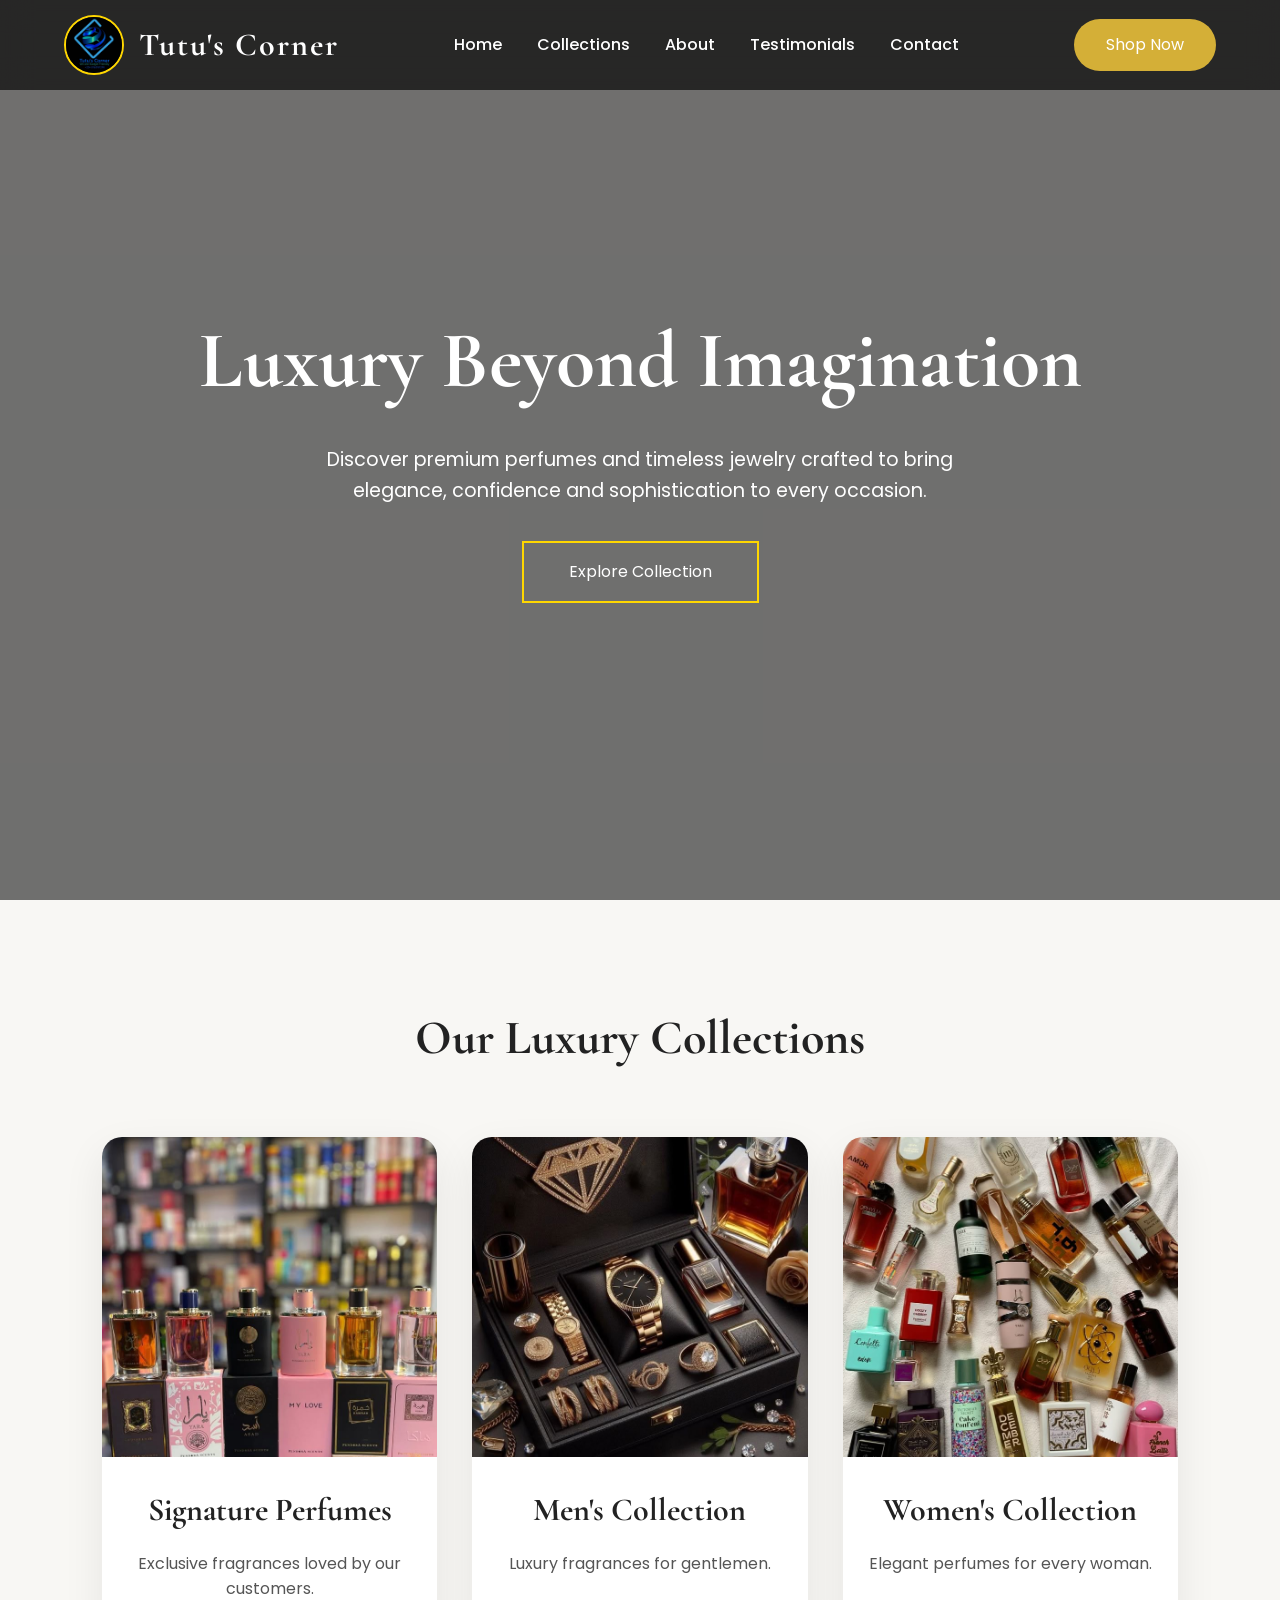
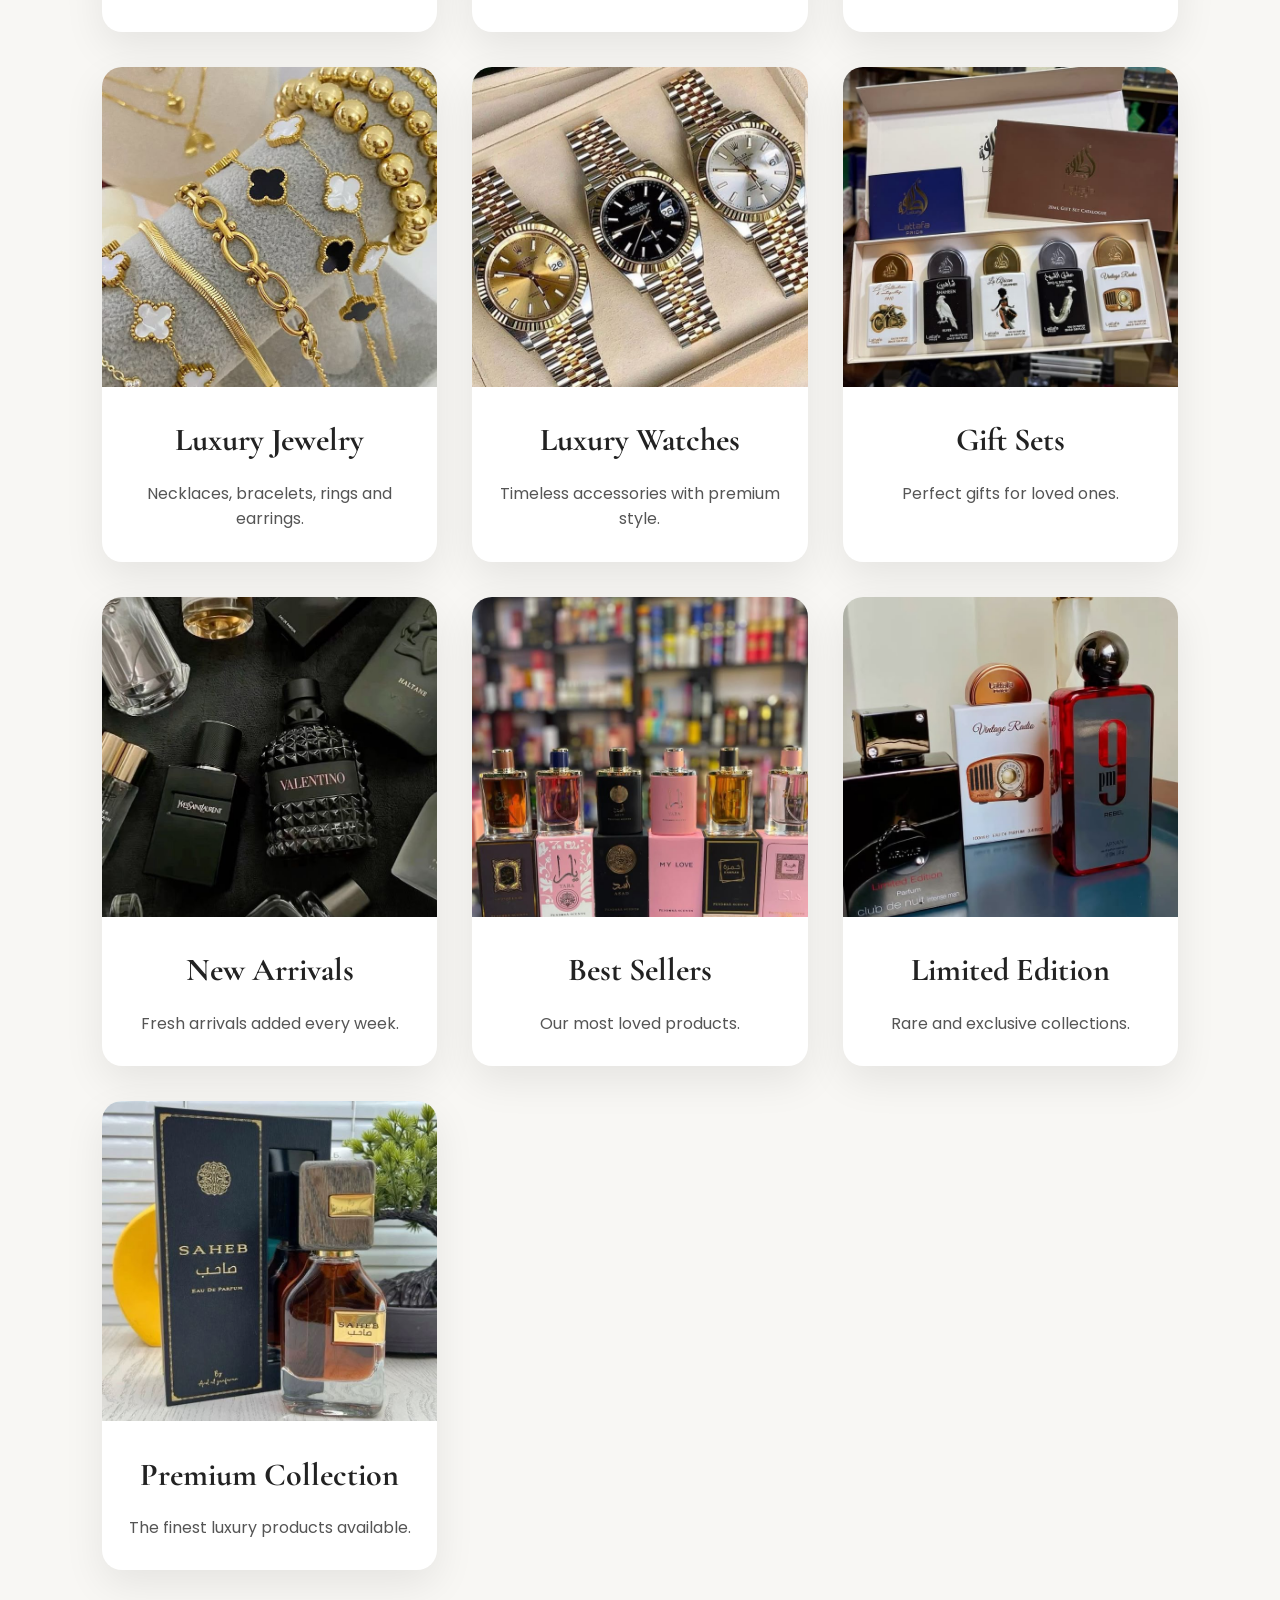
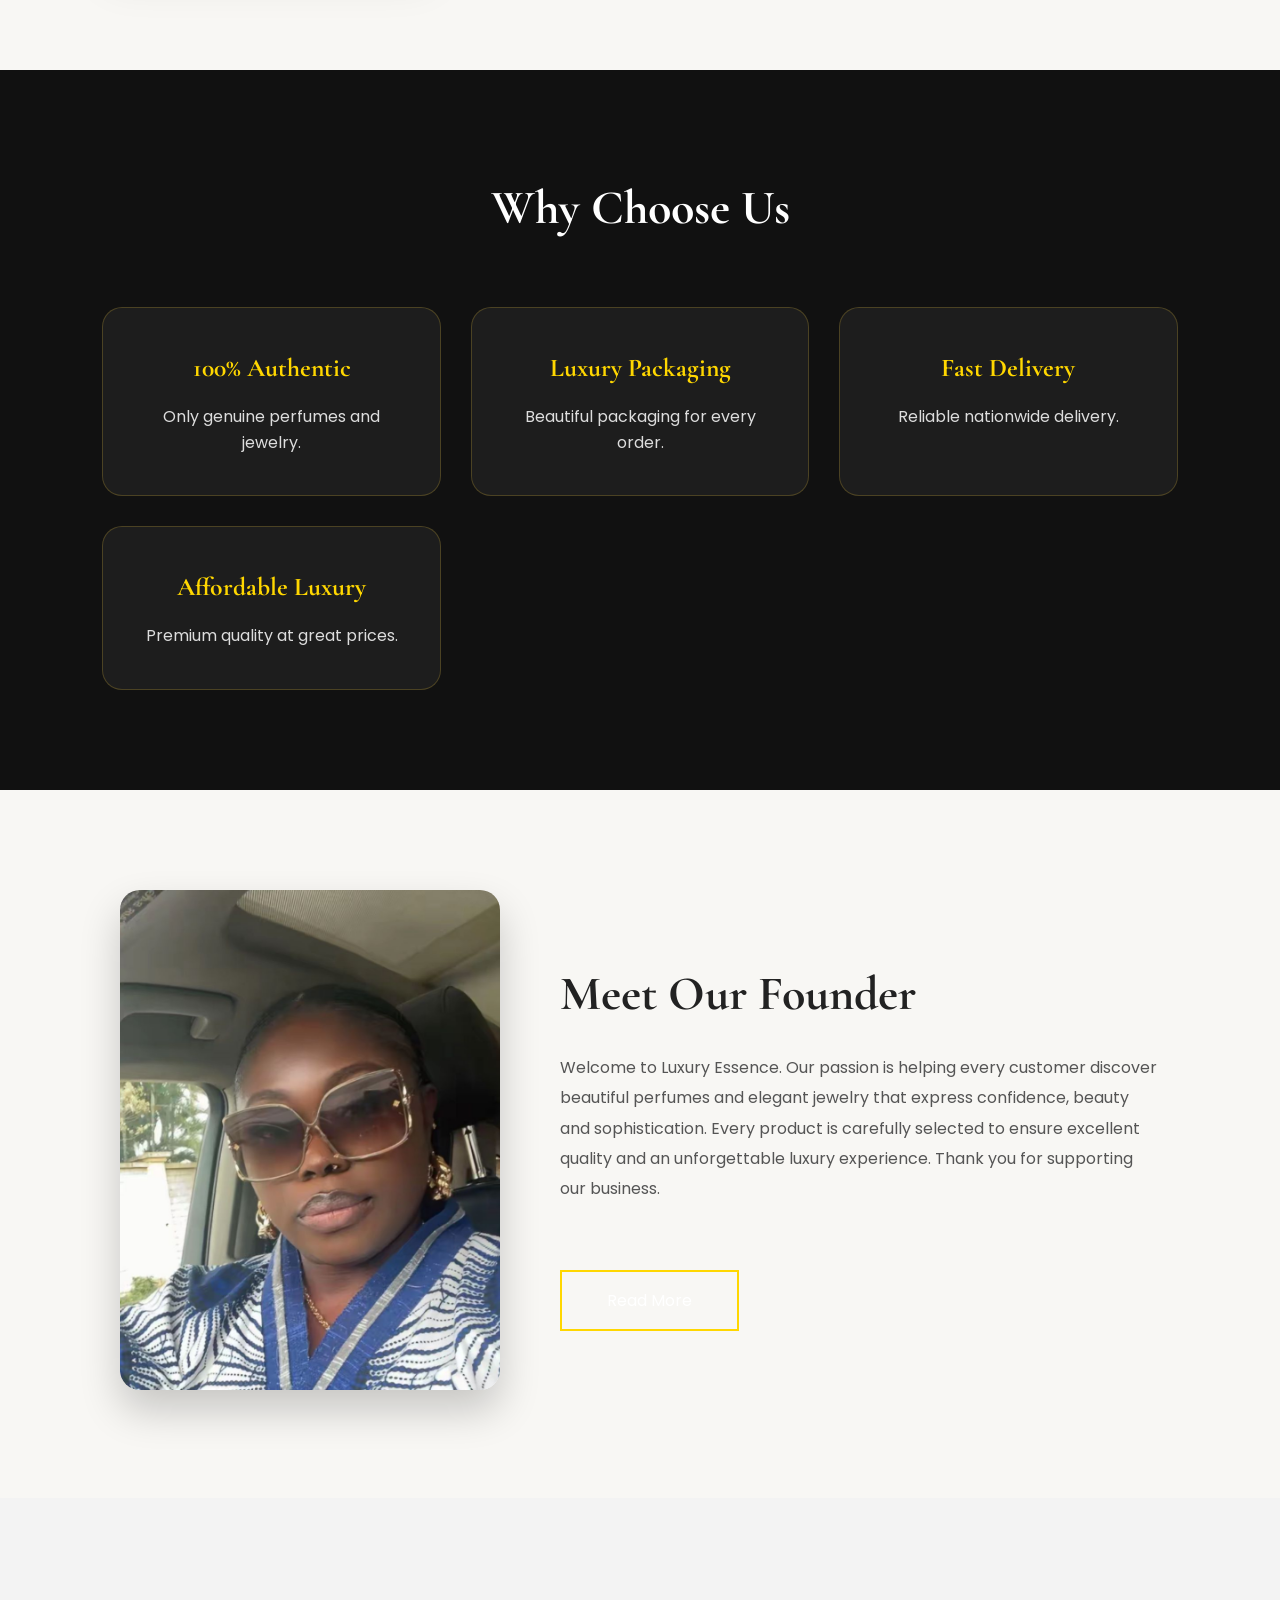
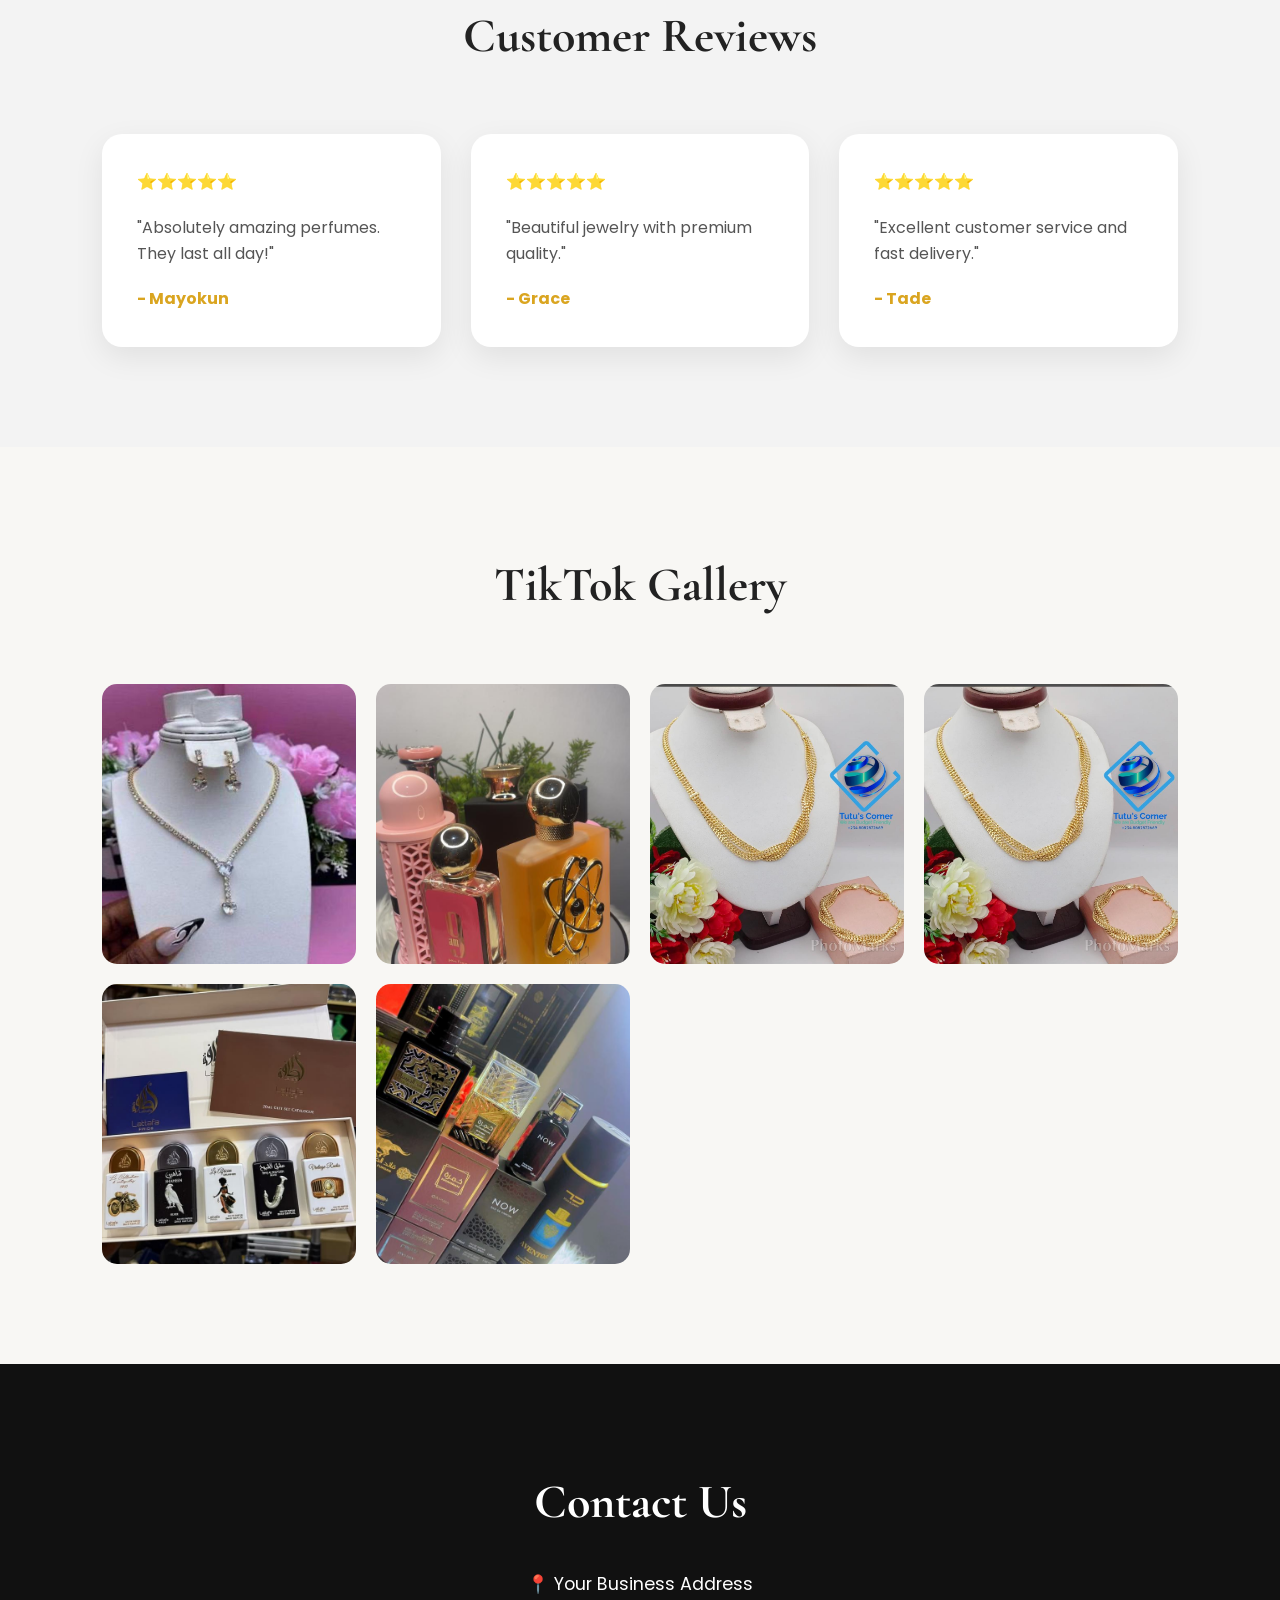
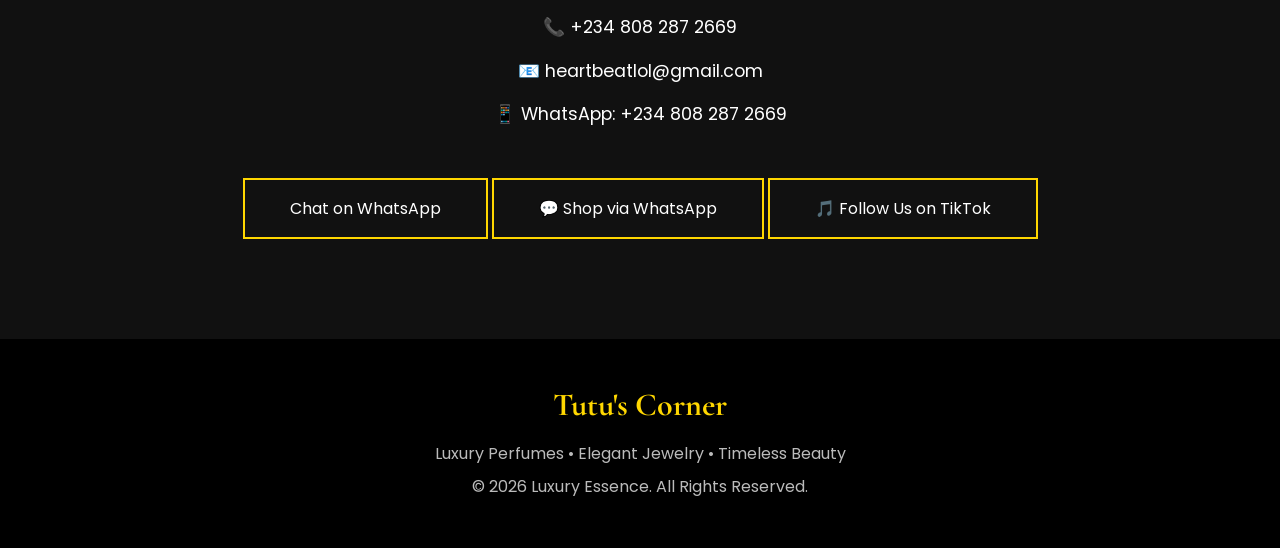
==== index.html @ 49235fa3 "Add files via upload" ====
<!DOCTYPE html>
<html lang="en">
<head>
    <meta charset="UTF-8">
    <meta name="viewport" content="width=device-width, initial-scale=1.0">
    <title>Tutu's Corner | Perfumes & Jewelry</title>

    <link rel="preconnect" href="https://fonts.googleapis.com">
    <link rel="preconnect" href="https://fonts.gstatic.com" crossorigin>

    <link href="https://fonts.googleapis.com/css2?family=Cormorant+Garamond:wght@400;500;600;700&family=Poppins:wght@300;400;500;600&display=swap" rel="stylesheet">

    <link rel="stylesheet" href="style.css">
</head>

<body>

<!-- ================= NAVIGATION ================= -->

<header>

<nav>

<div class="logo">

<img src="images/logo.jpg" alt="Logo">

<h2>Tutu's Corner</h2>

</div>

<ul>

<li><a href="#">Home</a></li>

<li><a href="#">Collections</a></li>

<li><a href="#">About</a></li>

<li><a href="#">Testimonials</a></li>

<li><a href="#">Contact</a></li>

</ul>

<a href="#" class="shop-btn">Shop Now</a>

</nav>

</header>

<!-- ================= HERO ================= -->

<section class="hero">

<div class="overlay"></div>

<div class="hero-content">

<h1>Luxury Beyond Imagination</h1>

<p>
Discover premium perfumes and timeless jewelry
crafted to bring elegance, confidence and sophistication
to every occasion.
</p>

<a href="#" class="btn">Explore Collection</a>

</div>

</section>

<!-- ================= COLLECTIONS ================= -->

<section class="collections">

<h2>Our Luxury Collections</h2>

<div class="collection-container">

<div class="collection-card">
<img src="images/best sellers.jpeg">
<h3>Signature Perfumes</h3>
<p>Exclusive fragrances loved by our customers.</p>
</div>

<div class="collection-card">
<img src="images/men collection.jpeg">
<h3>Men's Collection</h3>
<p>Luxury fragrances for gentlemen.</p>
</div>

<div class="collection-card">
<img src="images/women collection.jpeg">
<h3>Women's Collection</h3>
<p>Elegant perfumes for every woman.</p>
</div>

<div class="collection-card">
<img src="images/jewelries.jpeg">
<h3>Luxury Jewelry</h3>
<p>Necklaces, bracelets, rings and earrings.</p>
</div>

<div class="collection-card">
<img src="images/watches.jpeg">
<h3>Luxury Watches</h3>
<p>Timeless accessories with premium style.</p>
</div>

<div class="collection-card">
<img src="images/gift.jpeg">
<h3>Gift Sets</h3>
<p>Perfect gifts for loved ones.</p>
</div>

<div class="collection-card">
<img src="images/new arrivals.jpeg">
<h3>New Arrivals</h3>
<p>Fresh arrivals added every week.</p>
</div>

<div class="collection-card">
<img src="images/best sellers.jpeg">
<h3>Best Sellers</h3>
<p>Our most loved products.</p>
</div>

<div class="collection-card">
<img src="images/limited.jpeg">
<h3>Limited Edition</h3>
<p>Rare and exclusive collections.</p>
</div>

<div class="collection-card">
<img src="images/premium.jpeg">
<h3>Premium Collection</h3>
<p>The finest luxury products available.</p>
</div>

</div>

</section>

<!-- ================= WHY CHOOSE US ================= -->

<section class="why-us">

<h2>Why Choose Us</h2>

<div class="features">

<div class="feature">
<h3>100% Authentic</h3>
<p>Only genuine perfumes and jewelry.</p>
</div>

<div class="feature">
<h3>Luxury Packaging</h3>
<p>Beautiful packaging for every order.</p>
</div>

<div class="feature">
<h3>Fast Delivery</h3>
<p>Reliable nationwide delivery.</p>
</div>

<div class="feature">
<h3>Affordable Luxury</h3>
<p>Premium quality at great prices.</p>
</div>

</div>

</section>

<!-- ================= FOUNDER ================= -->

<section class="founder">

<div class="founder-image">

<img src="images/mom.jpg" alt="Founder">

</div>

<div class="founder-text">

<h2>Meet Our Founder</h2>

<p>

Welcome to Luxury Essence.

Our passion is helping every customer discover
beautiful perfumes and elegant jewelry that
express confidence, beauty and sophistication.

Every product is carefully selected to ensure
excellent quality and an unforgettable luxury
experience.

Thank you for supporting our business.

</p>

<a href="#" class="btn">Read More</a>

</div>

</section>

<!-- ================= TESTIMONIALS ================= -->

<section class="testimonials">

<h2>Customer Reviews</h2>

<div class="testimonial-container">

<div class="testimonial">
⭐⭐⭐⭐⭐
<p>"Absolutely amazing perfumes. They last all day!"</p>
<h4>- Mayokun</h4>
</div>

<div class="testimonial">
⭐⭐⭐⭐⭐
<p>"Beautiful jewelry with premium quality."</p>
<h4>- Grace</h4>
</div>

<div class="testimonial">
⭐⭐⭐⭐⭐
<p>"Excellent customer service and fast delivery."</p>
<h4>- Tade</h4>
</div>

</div>

</section>

<!-- ================= INSTAGRAM ================= -->

<section class="gallery">

<h2>TikTok Gallery</h2>

<div class="gallery-container">

<img src="images/chain.jpg">

<img src="images/perfumes.jpg">

<img src="images/chain2.jpg">

<img src="images/chain2.jpg">

<img src="images/gift.jpeg">

<img src="images/insta.jpeg">

</div>

</section>

<!-- ================= CONTACT ================= -->

<section class="contact">

<h2>Contact Us</h2>

<p>📍 Your Business Address</p>

<p>📞 +234 808 287 2669</p>

<p>📧 heartbeatlol@gmail.com</p>

<p>📱 WhatsApp: +234 808 287 2669</p>

<a href="#" class="btn">Chat on WhatsApp</a>

<a href="https://wa.me/2348082872669?text=Hello!%20I%20am%20interested%20in%20your%20luxury%20perfumes%20and%20jewelry.%20Could%20you%20please%20assist%20me%20with%20your%20collection%3F" class="btn" target="_blank">
    💬 Shop via WhatsApp
</a>

<a href="https://www.tiktok.com/@tutuscorner" target="_blank" class="btn">
    🎵 Follow Us on TikTok
</a>

</section>

<!-- ================= FOOTER ================= -->

<footer>

<h2>Tutu's Corner</h2>

<p>Luxury Perfumes • Elegant Jewelry • Timeless Beauty</p>

<p>© 2026 Luxury Essence. All Rights Reserved.</p>

</footer>

</body>
</html>
---- style.css ----
/* ===========================
   GOOGLE RESET
=========================== */

*{
    margin:0;
    padding:0;
    box-sizing:border-box;
}

html{
    scroll-behavior:smooth;
}

body{
    font-family:'Poppins',sans-serif;
    background:#f8f7f4;
    color:#222;
    line-height:1.6;
}

/* ===========================
   NAVIGATION
=========================== */

header{
    position:fixed;
    width:100%;
    top:0;
    left:0;
    z-index:1000;
    background:rgba(0,0,0,.65);
    backdrop-filter:blur(15px);
}

nav{
    width:90%;
    margin:auto;
    height:90px;
    display:flex;
    justify-content:space-between;
    align-items:center;
}

.logo{
    display:flex;
    align-items:center;
    gap:15px;
}

.logo img{
    width:60px;
    height:60px;
    border-radius:50%;
    object-fit:cover;
    border:2px solid gold;
}

.logo h2{
    color:white;
    font-family:'Cormorant Garamond',serif;
    font-size:2rem;
    letter-spacing:2px;
}

nav ul{
    display:flex;
    list-style:none;
    gap:35px;
}

nav ul li a{
    text-decoration:none;
    color:white;
    font-weight:500;
    transition:.4s;
}

nav ul li a:hover{
    color:#d4af37;
}

.shop-btn{
    text-decoration:none;
    background:#d4af37;
    color:white;
    padding:13px 32px;
    border-radius:35px;
    transition:.4s;
}

.shop-btn:hover{
    background:white;
    color:black;
}

/* ===========================
   HERO
=========================== */

.hero{
    height:100vh;
    background:url(images/hero.jpg) center/cover no-repeat;
    position:relative;
    display:flex;
    justify-content:center;
    align-items:center;
    text-align:center;
}

.overlay{
    position:absolute;
    width:100%;
    height:100%;
    background:rgba(0,0,0,.55);
}

.hero-content{
    position:relative;
    color:white;
    width:70%;
}

.hero-content h1{
    font-size:5rem;
    font-family:'Cormorant Garamond',serif;
    margin-bottom:20px;
}

.hero-content p{
    max-width:700px;
    margin:auto;
    font-size:1.2rem;
}

.btn{
    display:inline-block;
    margin-top:35px;
    padding:16px 45px;
    text-decoration:none;
    color:white;
    border:2px solid gold;
    transition:.4s;
}

.btn:hover{
    background:gold;
    color:black;
}

/* ===========================
   COLLECTIONS
=========================== */

.collections{
    padding:100px 8%;
}

.collections h2{
    text-align:center;
    font-size:3rem;
    font-family:'Cormorant Garamond',serif;
    margin-bottom:60px;
}

.collection-container{
    display:grid;
    grid-template-columns:repeat(auto-fit,minmax(280px,1fr));
    gap:35px;
}

.collection-card{
    background:white;
    border-radius:20px;
    overflow:hidden;
    box-shadow:0 15px 40px rgba(0,0,0,.08);
    transition:.4s;
}

.collection-card:hover{
    transform:translateY(-12px);
}

.collection-card img{
    width:100%;
    height:320px;
    object-fit:cover;
}

.collection-card h3{
    text-align:center;
    margin-top:20px;
    font-family:'Cormorant Garamond',serif;
    font-size:2rem;
}

.collection-card p{
    text-align:center;
    padding:15px 20px 30px;
    color:#555;
}

/* ===========================
   WHY CHOOSE US
=========================== */

.why-us{
    padding:100px 8%;
    background:#111;
    color:white;
}

.why-us h2{
    text-align:center;
    font-size:3rem;
    font-family:'Cormorant Garamond',serif;
    margin-bottom:60px;
}

.features{
    display:grid;
    grid-template-columns:repeat(auto-fit,minmax(250px,1fr));
    gap:30px;
}

.feature{
    background:#1d1d1d;
    padding:40px;
    border-radius:20px;
    text-align:center;
    transition:.4s;
    border:1px solid rgba(212,175,55,.25);
}

.feature:hover{
    transform:translateY(-10px);
    border-color:gold;
}

.feature h3{
    color:gold;
    margin-bottom:15px;
    font-size:1.6rem;
    font-family:'Cormorant Garamond',serif;
}

.feature p{
    color:#ddd;
}

/* ===========================
   FOUNDER
=========================== */

.founder{
    display:flex;
    justify-content:center;
    align-items:center;
    gap:60px;
    padding:100px 8%;
    flex-wrap:wrap;
}

.founder-image img{
    width:380px;
    height:500px;
    object-fit:cover;
    border-radius:20px;
    box-shadow:0 20px 40px rgba(0,0,0,.2);
}

.founder-text{
    max-width:600px;
}

.founder-text h2{
    font-size:3rem;
    margin-bottom:20px;
    font-family:'Cormorant Garamond',serif;
}

.founder-text p{
    color:#555;
    margin-bottom:30px;
    line-height:1.9;
}

/* ===========================
   TESTIMONIALS
=========================== */

.testimonials{
    background:#f3f3f3;
    padding:100px 8%;
}

.testimonials h2{
    text-align:center;
    font-size:3rem;
    margin-bottom:60px;
    font-family:'Cormorant Garamond',serif;
}

.testimonial-container{
    display:grid;
    grid-template-columns:repeat(auto-fit,minmax(300px,1fr));
    gap:30px;
}

.testimonial{
    background:white;
    padding:35px;
    border-radius:20px;
    box-shadow:0 10px 30px rgba(0,0,0,.08);
    transition:.4s;
}

.testimonial:hover{
    transform:translateY(-8px);
}

.testimonial p{
    margin:20px 0;
    color:#555;
}

.testimonial h4{
    color:goldenrod;
}

/* ===========================
   INSTAGRAM GALLERY
=========================== */

.gallery{
    padding:100px 8%;
}

.gallery h2{
    text-align:center;
    font-size:3rem;
    margin-bottom:60px;
    font-family:'Cormorant Garamond',serif;
}

.gallery-container{
    display:grid;
    grid-template-columns:repeat(auto-fit,minmax(250px,1fr));
    gap:20px;
}

.gallery-container img{
    width:100%;
    height:280px;
    object-fit:cover;
    border-radius:15px;
    transition:.5s;
}

.gallery-container img:hover{
    transform:scale(1.05);
}

/* ===========================
   CONTACT
=========================== */

.contact{
    background:#111;
    color:white;
    text-align:center;
    padding:100px 20px;
}

.contact h2{
    font-size:3rem;
    margin-bottom:30px;
    font-family:'Cormorant Garamond',serif;
}

.contact p{
    margin:15px 0;
    font-size:1.1rem;
}

/* ===========================
   FOOTER
=========================== */

footer{
    background:black;
    color:white;
    text-align:center;
    padding:40px 20px;
}

footer h2{
    color:gold;
    font-family:'Cormorant Garamond',serif;
    margin-bottom:10px;
    font-size:2rem;
}

footer p{
    color:#bbb;
    margin:8px 0;
}

/* ===========================
   RESPONSIVE DESIGN
=========================== */

@media(max-width:900px){

    nav{
        flex-direction:column;
        height:auto;
        padding:20px 0;
    }

    nav ul{
        flex-direction:column;
        gap:15px;
        margin:20px 0;
    }

    .hero-content h1{
        font-size:3rem;
    }

    .hero-content{
        width:90%;
    }

    .founder{
        flex-direction:column;
        text-align:center;
    }

    .founder-image img{
        width:100%;
        max-width:350px;
        height:auto;
    }

}
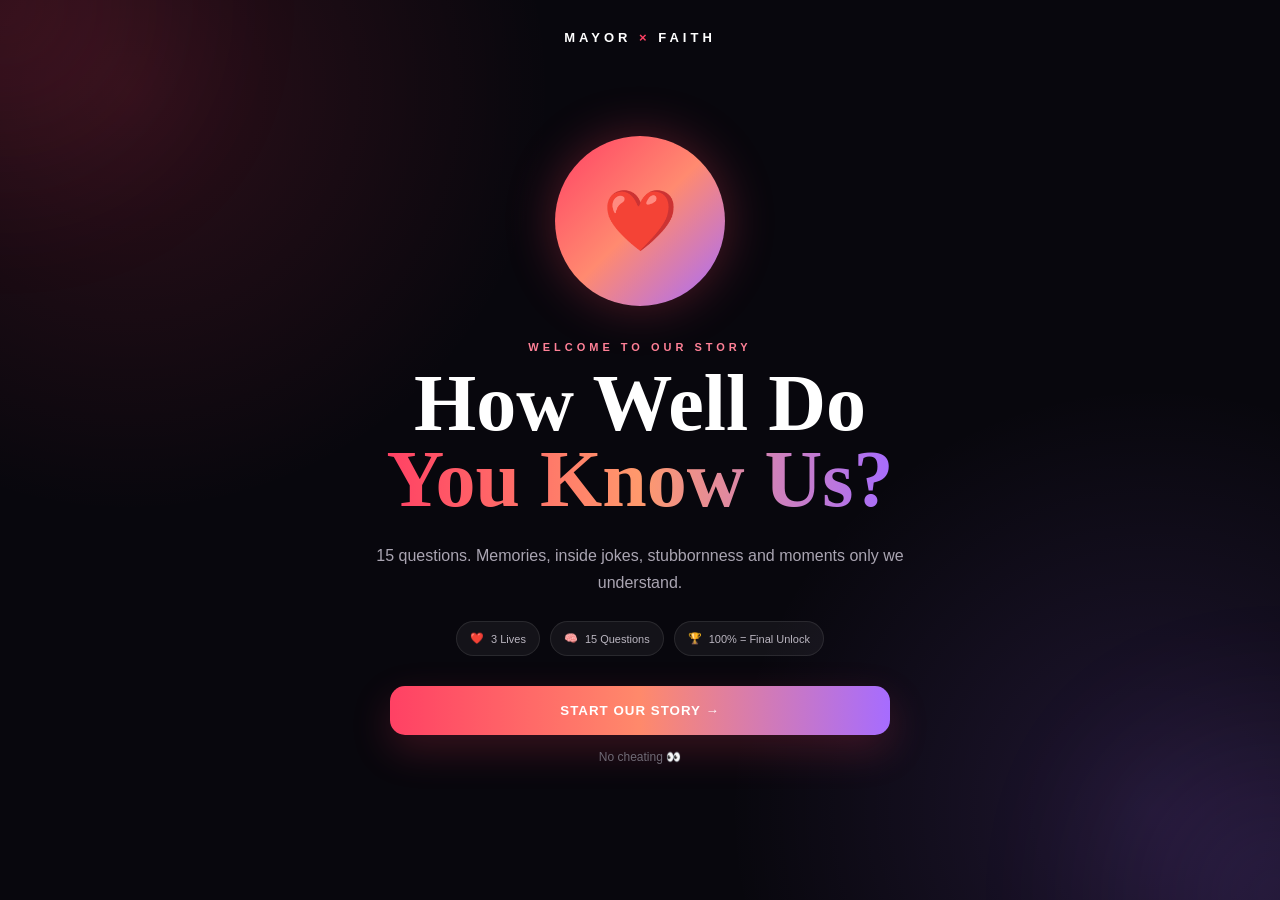
==== commit e0bd1ccf: "Add files via upload" ====
--- a/index.html
+++ b/index.html
@@ -3,305 +3,277 @@
 <head>
     <meta charset="UTF-8">
     <meta name="viewport" content="width=device-width, initial-scale=1.0">
-    <title>Tutu's Corner | Perfumes & Jewelry</title>
-
-    <link rel="preconnect" href="https://fonts.googleapis.com">
-    <link rel="preconnect" href="https://fonts.gstatic.com" crossorigin>
-
-    <link href="https://fonts.googleapis.com/css2?family=Cormorant+Garamond:wght@400;500;600;700&family=Poppins:wght@300;400;500;600&display=swap" rel="stylesheet">
+
+    <title>Mayor × Faith ❤️</title>
 
     <link rel="stylesheet" href="style.css">
 </head>
 
 <body>
 
-<!-- ================= NAVIGATION ================= -->
-
-<header>
-
-<nav>
-
-<div class="logo">
-
-<img src="images/logo.jpg" alt="Logo">
-
-<h2>Tutu's Corner</h2>
-
-</div>
-
-<ul>
-
-<li><a href="#">Home</a></li>
-
-<li><a href="#">Collections</a></li>
-
-<li><a href="#">About</a></li>
-
-<li><a href="#">Testimonials</a></li>
-
-<li><a href="#">Contact</a></li>
-
-</ul>
-
-<a href="#" class="shop-btn">Shop Now</a>
-
-</nav>
-
-</header>
-
-<!-- ================= HERO ================= -->
-
-<section class="hero">
-
-<div class="overlay"></div>
-
-<div class="hero-content">
-
-<h1>Luxury Beyond Imagination</h1>
-
-<p>
-Discover premium perfumes and timeless jewelry
-crafted to bring elegance, confidence and sophistication
-to every occasion.
-</p>
-
-<a href="#" class="btn">Explore Collection</a>
-
-</div>
-
-</section>
-
-<!-- ================= COLLECTIONS ================= -->
-
-<section class="collections">
-
-<h2>Our Luxury Collections</h2>
-
-<div class="collection-container">
-
-<div class="collection-card">
-<img src="images/best sellers.jpeg">
-<h3>Signature Perfumes</h3>
-<p>Exclusive fragrances loved by our customers.</p>
-</div>
-
-<div class="collection-card">
-<img src="images/men collection.jpeg">
-<h3>Men's Collection</h3>
-<p>Luxury fragrances for gentlemen.</p>
-</div>
-
-<div class="collection-card">
-<img src="images/women collection.jpeg">
-<h3>Women's Collection</h3>
-<p>Elegant perfumes for every woman.</p>
-</div>
-
-<div class="collection-card">
-<img src="images/jewelries.jpeg">
-<h3>Luxury Jewelry</h3>
-<p>Necklaces, bracelets, rings and earrings.</p>
-</div>
-
-<div class="collection-card">
-<img src="images/watches.jpeg">
-<h3>Luxury Watches</h3>
-<p>Timeless accessories with premium style.</p>
-</div>
-
-<div class="collection-card">
-<img src="images/gift.jpeg">
-<h3>Gift Sets</h3>
-<p>Perfect gifts for loved ones.</p>
-</div>
-
-<div class="collection-card">
-<img src="images/new arrivals.jpeg">
-<h3>New Arrivals</h3>
-<p>Fresh arrivals added every week.</p>
-</div>
-
-<div class="collection-card">
-<img src="images/best sellers.jpeg">
-<h3>Best Sellers</h3>
-<p>Our most loved products.</p>
-</div>
-
-<div class="collection-card">
-<img src="images/limited.jpeg">
-<h3>Limited Edition</h3>
-<p>Rare and exclusive collections.</p>
-</div>
-
-<div class="collection-card">
-<img src="images/premium.jpeg">
-<h3>Premium Collection</h3>
-<p>The finest luxury products available.</p>
-</div>
-
-</div>
-
-</section>
-
-<!-- ================= WHY CHOOSE US ================= -->
-
-<section class="why-us">
-
-<h2>Why Choose Us</h2>
-
-<div class="features">
-
-<div class="feature">
-<h3>100% Authentic</h3>
-<p>Only genuine perfumes and jewelry.</p>
-</div>
-
-<div class="feature">
-<h3>Luxury Packaging</h3>
-<p>Beautiful packaging for every order.</p>
-</div>
-
-<div class="feature">
-<h3>Fast Delivery</h3>
-<p>Reliable nationwide delivery.</p>
-</div>
-
-<div class="feature">
-<h3>Affordable Luxury</h3>
-<p>Premium quality at great prices.</p>
-</div>
-
-</div>
-
-</section>
-
-<!-- ================= FOUNDER ================= -->
-
-<section class="founder">
-
-<div class="founder-image">
-
-<img src="images/mom.jpg" alt="Founder">
-
-</div>
-
-<div class="founder-text">
-
-<h2>Meet Our Founder</h2>
-
-<p>
-
-Welcome to Luxury Essence.
-
-Our passion is helping every customer discover
-beautiful perfumes and elegant jewelry that
-express confidence, beauty and sophistication.
-
-Every product is carefully selected to ensure
-excellent quality and an unforgettable luxury
-experience.
-
-Thank you for supporting our business.
-
-</p>
-
-<a href="#" class="btn">Read More</a>
-
-</div>
-
-</section>
-
-<!-- ================= TESTIMONIALS ================= -->
-
-<section class="testimonials">
-
-<h2>Customer Reviews</h2>
-
-<div class="testimonial-container">
-
-<div class="testimonial">
-⭐⭐⭐⭐⭐
-<p>"Absolutely amazing perfumes. They last all day!"</p>
-<h4>- Mayokun</h4>
-</div>
-
-<div class="testimonial">
-⭐⭐⭐⭐⭐
-<p>"Beautiful jewelry with premium quality."</p>
-<h4>- Grace</h4>
-</div>
-
-<div class="testimonial">
-⭐⭐⭐⭐⭐
-<p>"Excellent customer service and fast delivery."</p>
-<h4>- Tade</h4>
-</div>
-
-</div>
-
-</section>
-
-<!-- ================= INSTAGRAM ================= -->
-
-<section class="gallery">
-
-<h2>TikTok Gallery</h2>
-
-<div class="gallery-container">
-
-<img src="images/chain.jpg">
-
-<img src="images/perfumes.jpg">
-
-<img src="images/chain2.jpg">
-
-<img src="images/chain2.jpg">
-
-<img src="images/gift.jpeg">
-
-<img src="images/insta.jpeg">
-
-</div>
-
-</section>
-
-<!-- ================= CONTACT ================= -->
-
-<section class="contact">
-
-<h2>Contact Us</h2>
-
-<p>📍 Your Business Address</p>
-
-<p>📞 +234 808 287 2669</p>
-
-<p>📧 heartbeatlol@gmail.com</p>
-
-<p>📱 WhatsApp: +234 808 287 2669</p>
-
-<a href="#" class="btn">Chat on WhatsApp</a>
-
-<a href="https://wa.me/2348082872669?text=Hello!%20I%20am%20interested%20in%20your%20luxury%20perfumes%20and%20jewelry.%20Could%20you%20please%20assist%20me%20with%20your%20collection%3F" class="btn" target="_blank">
-    💬 Shop via WhatsApp
-</a>
-
-<a href="https://www.tiktok.com/@tutuscorner" target="_blank" class="btn">
-    🎵 Follow Us on TikTok
-</a>
-
-</section>
-
-<!-- ================= FOOTER ================= -->
-
-<footer>
-
-<h2>Tutu's Corner</h2>
-
-<p>Luxury Perfumes • Elegant Jewelry • Timeless Beauty</p>
-
-<p>© 2026 Luxury Essence. All Rights Reserved.</p>
-
-</footer>
+    <!-- BACKGROUND -->
+    <div class="glow glow-red"></div>
+    <div class="glow glow-purple"></div>
+
+
+    <!-- =========================
+         START SCREEN
+    ========================== -->
+
+    <section id="startScreen" class="screen active">
+
+        <div class="logo">
+            MAYOR <span>×</span> FAITH
+        </div>
+
+        <div class="heart-circle">
+            ❤️
+        </div>
+
+        <p class="eyebrow">
+            WELCOME TO OUR STORY
+        </p>
+
+        <h1>
+            How Well Do<br>
+            <span>You Know Us?</span>
+        </h1>
+
+        <p class="intro">
+            15 questions. Memories, inside jokes,
+            stubbornness and moments only we understand.
+        </p>
+
+        <div class="rules">
+
+            <div>
+                ❤️
+                <span>3 Lives</span>
+            </div>
+
+            <div>
+                🧠
+                <span>15 Questions</span>
+            </div>
+
+            <div>
+                🏆
+                <span>100% = Final Unlock</span>
+            </div>
+
+        </div>
+
+        <button id="startBtn" class="main-btn">
+            START OUR STORY →
+        </button>
+
+        <p class="warning">
+            No cheating 👀
+        </p>
+
+    </section>
+
+
+    <!-- =========================
+         QUIZ SCREEN
+    ========================== -->
+
+    <section id="gameScreen" class="screen">
+
+        <div class="game-wrapper">
+
+            <!-- TOP BAR -->
+
+            <div class="top-bar">
+
+                <div class="round-info">
+                    <span id="roundName">
+                        MEMORY LANE
+                    </span>
+
+                    <small id="questionNumber">
+                        1 / 15
+                    </small>
+                </div>
+
+                <div id="lives">
+                    ❤️ ❤️ ❤️
+                </div>
+
+            </div>
+
+
+            <!-- PROGRESS -->
+
+            <div class="progress">
+
+                <div id="progressBar"></div>
+
+            </div>
+
+
+            <!-- QUESTION -->
+
+            <div class="question-area">
+
+                <p id="difficulty">
+                    EASY
+                </p>
+
+                <h2 id="question">
+                    Question
+                </h2>
+
+                <p id="questionHint"></p>
+
+            </div>
+
+
+            <!-- ANSWERS -->
+
+            <div id="answers" class="answers"></div>
+
+
+            <!-- FEEDBACK -->
+
+            <div id="feedback"></div>
+
+
+            <!-- NEXT -->
+
+            <button id="nextBtn" class="next-btn">
+                NEXT →
+            </button>
+
+        </div>
+
+    </section>
+
+
+    <!-- =========================
+         RESULT SCREEN
+    ========================== -->
+
+    <section id="resultScreen" class="screen">
+
+        <div class="result-wrapper">
+
+            <div id="resultEmoji" class="result-emoji">
+                🏆
+            </div>
+
+            <p class="eyebrow">
+                STORY COMPLETE
+            </p>
+
+            <h1 id="resultTitle">
+                You did it.
+            </h1>
+
+            <div class="score-circle">
+
+                <span id="finalScore">
+                    0
+                </span>
+
+                <small>
+                    / 15
+                </small>
+
+            </div>
+
+            <h3 id="rank">
+                LORE KEEPER
+            </h3>
+
+            <p id="resultMessage">
+                Message
+            </p>
+
+            <button id="restartBtn" class="main-btn">
+                PLAY AGAIN ↻
+            </button>
+
+            <button id="secretBtn" class="secret-btn">
+                🔐 OPEN SECRET MESSAGE
+            </button>
+
+        </div>
+
+    </section>
+
+
+    <!-- =========================
+         SECRET SCREEN
+    ========================== -->
+
+    <section id="secretScreen" class="screen">
+
+        <div class="secret-wrapper">
+
+            <div class="secret-lock">
+                🔐
+            </div>
+
+            <p class="eyebrow">
+                UNLOCKED
+            </p>
+
+            <h1>
+                For Faith ❤️
+            </h1>
+
+            <p class="secret-text">
+
+                Six years of knowing each other.
+
+                <br><br>
+
+                Countless conversations.
+                Random moments.
+                Inside jokes.
+                Arguments.
+                Laughing.
+                Being stubborn.
+                And memories that somehow
+                became our story.
+
+                <br><br>
+
+                And then there was sign-out...
+
+                <br><br>
+
+                Two shy people holding hands,
+                knowing that it might be a long time
+                before they saw each other again.
+
+                <br><br>
+
+                Some moments are small when they happen,
+                but become huge when you look back.
+
+                ❤️
+
+            </p>
+
+            <p class="signature">
+                — Mayor
+            </p>
+
+            <button id="backBtn" class="secret-btn">
+                ← BACK TO SCORE
+            </button>
+
+        </div>
+
+    </section>
+
+
+    <div id="confetti"></div>
+
+
+    <script src="script.js"></script>
 
 </body>
 </html>
--- a/style.css
+++ b/style.css
@@ -1,446 +1,938 @@
-/* ===========================
-   GOOGLE RESET
-=========================== */
-
-*{
-    margin:0;
-    padding:0;
-    box-sizing:border-box;
-}
-
-html{
-    scroll-behavior:smooth;
-}
-
-body{
-    font-family:'Poppins',sans-serif;
-    background:#f8f7f4;
-    color:#222;
-    line-height:1.6;
-}
-
-/* ===========================
-   NAVIGATION
-=========================== */
-
-header{
-    position:fixed;
-    width:100%;
-    top:0;
-    left:0;
-    z-index:1000;
-    background:rgba(0,0,0,.65);
-    backdrop-filter:blur(15px);
-}
-
-nav{
-    width:90%;
-    margin:auto;
-    height:90px;
-    display:flex;
-    justify-content:space-between;
-    align-items:center;
-}
-
-.logo{
-    display:flex;
-    align-items:center;
-    gap:15px;
-}
-
-.logo img{
-    width:60px;
-    height:60px;
-    border-radius:50%;
-    object-fit:cover;
-    border:2px solid gold;
-}
-
-.logo h2{
-    color:white;
-    font-family:'Cormorant Garamond',serif;
-    font-size:2rem;
-    letter-spacing:2px;
-}
-
-nav ul{
-    display:flex;
-    list-style:none;
-    gap:35px;
-}
-
-nav ul li a{
-    text-decoration:none;
-    color:white;
-    font-weight:500;
-    transition:.4s;
-}
-
-nav ul li a:hover{
-    color:#d4af37;
-}
-
-.shop-btn{
-    text-decoration:none;
-    background:#d4af37;
-    color:white;
-    padding:13px 32px;
-    border-radius:35px;
-    transition:.4s;
-}
-
-.shop-btn:hover{
-    background:white;
-    color:black;
-}
-
-/* ===========================
-   HERO
-=========================== */
-
-.hero{
-    height:100vh;
-    background:url(images/hero.jpg) center/cover no-repeat;
-    position:relative;
-    display:flex;
-    justify-content:center;
-    align-items:center;
-    text-align:center;
-}
-
-.overlay{
-    position:absolute;
-    width:100%;
-    height:100%;
-    background:rgba(0,0,0,.55);
-}
-
-.hero-content{
-    position:relative;
-    color:white;
-    width:70%;
-}
-
-.hero-content h1{
-    font-size:5rem;
-    font-family:'Cormorant Garamond',serif;
-    margin-bottom:20px;
-}
-
-.hero-content p{
-    max-width:700px;
-    margin:auto;
-    font-size:1.2rem;
-}
-
-.btn{
-    display:inline-block;
-    margin-top:35px;
-    padding:16px 45px;
-    text-decoration:none;
-    color:white;
-    border:2px solid gold;
-    transition:.4s;
-}
-
-.btn:hover{
-    background:gold;
-    color:black;
-}
-
-/* ===========================
-   COLLECTIONS
-=========================== */
-
-.collections{
-    padding:100px 8%;
-}
-
-.collections h2{
-    text-align:center;
-    font-size:3rem;
-    font-family:'Cormorant Garamond',serif;
-    margin-bottom:60px;
-}
-
-.collection-container{
-    display:grid;
-    grid-template-columns:repeat(auto-fit,minmax(280px,1fr));
-    gap:35px;
-}
-
-.collection-card{
-    background:white;
-    border-radius:20px;
-    overflow:hidden;
-    box-shadow:0 15px 40px rgba(0,0,0,.08);
-    transition:.4s;
-}
-
-.collection-card:hover{
-    transform:translateY(-12px);
-}
-
-.collection-card img{
-    width:100%;
-    height:320px;
-    object-fit:cover;
-}
-
-.collection-card h3{
-    text-align:center;
-    margin-top:20px;
-    font-family:'Cormorant Garamond',serif;
-    font-size:2rem;
-}
-
-.collection-card p{
-    text-align:center;
-    padding:15px 20px 30px;
-    color:#555;
-}
-
-/* ===========================
-   WHY CHOOSE US
-=========================== */
-
-.why-us{
-    padding:100px 8%;
-    background:#111;
-    color:white;
-}
-
-.why-us h2{
-    text-align:center;
-    font-size:3rem;
-    font-family:'Cormorant Garamond',serif;
-    margin-bottom:60px;
-}
-
-.features{
-    display:grid;
-    grid-template-columns:repeat(auto-fit,minmax(250px,1fr));
-    gap:30px;
-}
-
-.feature{
-    background:#1d1d1d;
-    padding:40px;
-    border-radius:20px;
-    text-align:center;
-    transition:.4s;
-    border:1px solid rgba(212,175,55,.25);
-}
-
-.feature:hover{
-    transform:translateY(-10px);
-    border-color:gold;
-}
-
-.feature h3{
-    color:gold;
-    margin-bottom:15px;
-    font-size:1.6rem;
-    font-family:'Cormorant Garamond',serif;
-}
-
-.feature p{
-    color:#ddd;
-}
-
-/* ===========================
-   FOUNDER
-=========================== */
-
-.founder{
-    display:flex;
-    justify-content:center;
-    align-items:center;
-    gap:60px;
-    padding:100px 8%;
-    flex-wrap:wrap;
-}
-
-.founder-image img{
-    width:380px;
-    height:500px;
-    object-fit:cover;
-    border-radius:20px;
-    box-shadow:0 20px 40px rgba(0,0,0,.2);
-}
-
-.founder-text{
-    max-width:600px;
-}
-
-.founder-text h2{
-    font-size:3rem;
-    margin-bottom:20px;
-    font-family:'Cormorant Garamond',serif;
-}
-
-.founder-text p{
-    color:#555;
-    margin-bottom:30px;
-    line-height:1.9;
-}
-
-/* ===========================
-   TESTIMONIALS
-=========================== */
-
-.testimonials{
-    background:#f3f3f3;
-    padding:100px 8%;
-}
-
-.testimonials h2{
-    text-align:center;
-    font-size:3rem;
-    margin-bottom:60px;
-    font-family:'Cormorant Garamond',serif;
-}
-
-.testimonial-container{
-    display:grid;
-    grid-template-columns:repeat(auto-fit,minmax(300px,1fr));
-    gap:30px;
-}
-
-.testimonial{
-    background:white;
-    padding:35px;
-    border-radius:20px;
-    box-shadow:0 10px 30px rgba(0,0,0,.08);
-    transition:.4s;
-}
-
-.testimonial:hover{
-    transform:translateY(-8px);
-}
-
-.testimonial p{
-    margin:20px 0;
-    color:#555;
-}
-
-.testimonial h4{
-    color:goldenrod;
-}
-
-/* ===========================
-   INSTAGRAM GALLERY
-=========================== */
-
-.gallery{
-    padding:100px 8%;
-}
-
-.gallery h2{
-    text-align:center;
-    font-size:3rem;
-    margin-bottom:60px;
-    font-family:'Cormorant Garamond',serif;
-}
-
-.gallery-container{
-    display:grid;
-    grid-template-columns:repeat(auto-fit,minmax(250px,1fr));
-    gap:20px;
-}
-
-.gallery-container img{
-    width:100%;
-    height:280px;
-    object-fit:cover;
-    border-radius:15px;
-    transition:.5s;
-}
-
-.gallery-container img:hover{
-    transform:scale(1.05);
-}
-
-/* ===========================
-   CONTACT
-=========================== */
-
-.contact{
-    background:#111;
-    color:white;
-    text-align:center;
-    padding:100px 20px;
-}
-
-.contact h2{
-    font-size:3rem;
-    margin-bottom:30px;
-    font-family:'Cormorant Garamond',serif;
-}
-
-.contact p{
-    margin:15px 0;
-    font-size:1.1rem;
-}
-
-/* ===========================
-   FOOTER
-=========================== */
-
-footer{
-    background:black;
-    color:white;
-    text-align:center;
-    padding:40px 20px;
-}
-
-footer h2{
-    color:gold;
-    font-family:'Cormorant Garamond',serif;
-    margin-bottom:10px;
-    font-size:2rem;
-}
-
-footer p{
-    color:#bbb;
-    margin:8px 0;
-}
-
-/* ===========================
-   RESPONSIVE DESIGN
-=========================== */
-
-@media(max-width:900px){
-
-    nav{
-        flex-direction:column;
-        height:auto;
-        padding:20px 0;
-    }
-
-    nav ul{
-        flex-direction:column;
-        gap:15px;
-        margin:20px 0;
-    }
-
-    .hero-content h1{
-        font-size:3rem;
-    }
-
-    .hero-content{
-        width:90%;
-    }
-
-    .founder{
-        flex-direction:column;
-        text-align:center;
-    }
-
-    .founder-image img{
-        width:100%;
-        max-width:350px;
-        height:auto;
+/* =========================
+   RESET
+========================= */
+
+* {
+    margin: 0;
+    padding: 0;
+    box-sizing: border-box;
+}
+
+
+:root {
+
+    --red: #ff4164;
+    --purple: #a66cff;
+
+    --background: #08070d;
+
+    --white: #ffffff;
+
+    --muted: #aaa5b2;
+
+    --border: rgba(255,255,255,0.09);
+
+}
+
+
+/* =========================
+   BODY
+========================= */
+
+body {
+
+    min-height: 100vh;
+
+    background:
+        radial-gradient(
+            circle at 10% 10%,
+            rgba(255,65,100,0.15),
+            transparent 30%
+        ),
+
+        radial-gradient(
+            circle at 90% 90%,
+            rgba(166,108,255,0.15),
+            transparent 30%
+        ),
+
+        var(--background);
+
+    color: var(--white);
+
+    font-family:
+        Arial,
+        Helvetica,
+        sans-serif;
+
+    overflow-x: hidden;
+
+}
+
+
+/* =========================
+   BACKGROUND GLOWS
+========================= */
+
+.glow {
+
+    position: fixed;
+
+    width: 250px;
+    height: 250px;
+
+    border-radius: 50%;
+
+    filter: blur(100px);
+
+    opacity: 0.18;
+
+    pointer-events: none;
+
+}
+
+
+.glow-red {
+
+    background: var(--red);
+
+    top: -120px;
+    left: -120px;
+
+}
+
+
+.glow-purple {
+
+    background: var(--purple);
+
+    bottom: -120px;
+    right: -120px;
+
+}
+
+
+/* =========================
+   SCREEN
+========================= */
+
+.screen {
+
+    display: none;
+
+    min-height: 100vh;
+
+    width: 100%;
+
+    padding: 30px 20px;
+
+    justify-content: center;
+
+    align-items: center;
+
+}
+
+
+.screen.active {
+
+    display: flex;
+
+    animation: fadeIn .4s ease;
+
+}
+
+
+@keyframes fadeIn {
+
+    from {
+
+        opacity: 0;
+
+        transform: translateY(10px);
+
+    }
+
+    to {
+
+        opacity: 1;
+
+        transform: translateY(0);
+
+    }
+
+}
+
+
+/* =========================
+   START
+========================= */
+
+#startScreen {
+
+    flex-direction: column;
+
+    text-align: center;
+
+}
+
+
+.logo {
+
+    position: absolute;
+
+    top: 30px;
+
+    font-size: 13px;
+
+    font-weight: bold;
+
+    letter-spacing: 4px;
+
+}
+
+
+.logo span {
+
+    color: var(--red);
+
+}
+
+
+.heart-circle {
+
+    width: 170px;
+    height: 170px;
+
+    border-radius: 50%;
+
+    display: flex;
+
+    justify-content: center;
+    align-items: center;
+
+    font-size: 60px;
+
+    background:
+        linear-gradient(
+            135deg,
+            var(--red),
+            #ff8a70,
+            var(--purple)
+        );
+
+    box-shadow:
+        0 0 50px rgba(255,65,100,.3);
+
+    margin-bottom: 35px;
+
+    animation: floating 3s infinite ease-in-out;
+
+}
+
+
+@keyframes floating {
+
+    0%,100% {
+
+        transform: translateY(0);
+
+    }
+
+    50% {
+
+        transform: translateY(-10px);
+
+    }
+
+}
+
+
+.eyebrow {
+
+    font-size: 11px;
+
+    font-weight: bold;
+
+    letter-spacing: 4px;
+
+    color: #ff8197;
+
+    margin-bottom: 12px;
+
+}
+
+
+h1 {
+
+    font-family: Georgia, serif;
+
+    font-size: clamp(45px, 9vw, 80px);
+
+    line-height: .95;
+
+    margin-bottom: 25px;
+
+}
+
+
+h1 span {
+
+    background:
+        linear-gradient(
+            90deg,
+            var(--red),
+            #ff996c,
+            var(--purple)
+        );
+
+    -webkit-background-clip: text;
+
+    background-clip: text;
+
+    color: transparent;
+
+}
+
+
+.intro {
+
+    max-width: 550px;
+
+    color: var(--muted);
+
+    line-height: 1.7;
+
+    margin-bottom: 25px;
+
+}
+
+
+.rules {
+
+    display: flex;
+
+    gap: 10px;
+
+    margin-bottom: 30px;
+
+    flex-wrap: wrap;
+
+    justify-content: center;
+
+}
+
+
+.rules div {
+
+    display: flex;
+
+    gap: 7px;
+
+    align-items: center;
+
+    padding: 10px 13px;
+
+    border-radius: 20px;
+
+    background: rgba(255,255,255,.05);
+
+    border: 1px solid var(--border);
+
+    font-size: 11px;
+
+}
+
+
+.rules span {
+
+    color: #bbb6c1;
+
+}
+
+
+.main-btn {
+
+    width: min(500px, 100%);
+
+    padding: 17px;
+
+    border: none;
+
+    border-radius: 15px;
+
+    cursor: pointer;
+
+    color: white;
+
+    font-weight: bold;
+
+    letter-spacing: 1px;
+
+    background:
+        linear-gradient(
+            90deg,
+            var(--red),
+            #ff896b,
+            var(--purple)
+        );
+
+    box-shadow:
+        0 15px 40px rgba(255,65,100,.2);
+
+    transition: .25s;
+
+}
+
+
+.main-btn:hover {
+
+    transform: translateY(-3px);
+
+    box-shadow:
+        0 20px 50px rgba(255,65,100,.35);
+
+}
+
+
+.warning {
+
+    margin-top: 15px;
+
+    color: #6f6a75;
+
+    font-size: 12px;
+
+}
+
+
+/* =========================
+   GAME
+========================= */
+
+.game-wrapper {
+
+    width: min(700px, 100%);
+
+    padding: 30px;
+
+    border-radius: 25px;
+
+    background: rgba(255,255,255,.045);
+
+    border: 1px solid var(--border);
+
+    backdrop-filter: blur(20px);
+
+}
+
+
+.top-bar {
+
+    display: flex;
+
+    justify-content: space-between;
+
+    align-items: center;
+
+    margin-bottom: 15px;
+
+}
+
+
+.round-info {
+
+    display: flex;
+
+    flex-direction: column;
+
+    gap: 5px;
+
+}
+
+
+#roundName {
+
+    color: #ff8197;
+
+    font-size: 11px;
+
+    letter-spacing: 3px;
+
+    font-weight: bold;
+
+}
+
+
+#questionNumber {
+
+    color: #77727e;
+
+    font-size: 11px;
+
+}
+
+
+#lives {
+
+    font-size: 13px;
+
+    letter-spacing: 2px;
+
+}
+
+
+.progress {
+
+    width: 100%;
+
+    height: 5px;
+
+    border-radius: 20px;
+
+    background: rgba(255,255,255,.08);
+
+    overflow: hidden;
+
+    margin-bottom: 50px;
+
+}
+
+
+#progressBar {
+
+    width: 0%;
+
+    height: 100%;
+
+    background:
+        linear-gradient(
+            90deg,
+            var(--red),
+            var(--purple)
+        );
+
+    transition: .4s;
+
+}
+
+
+#difficulty {
+
+    font-size: 10px;
+
+    letter-spacing: 3px;
+
+    color: var(--purple);
+
+    font-weight: bold;
+
+    margin-bottom: 10px;
+
+}
+
+
+#question {
+
+    font-family: Georgia, serif;
+
+    font-size: clamp(28px, 6vw, 45px);
+
+    line-height: 1.15;
+
+    margin-bottom: 10px;
+
+}
+
+
+#questionHint {
+
+    color: #85808c;
+
+    font-size: 13px;
+
+    min-height: 20px;
+
+    margin-bottom: 25px;
+
+}
+
+
+/* =========================
+   ANSWERS
+========================= */
+
+.answers {
+
+    display: grid;
+
+    gap: 12px;
+
+}
+
+
+.answer {
+
+    width: 100%;
+
+    padding: 17px;
+
+    border-radius: 14px;
+
+    border: 1px solid var(--border);
+
+    background: rgba(255,255,255,.04);
+
+    color: white;
+
+    text-align: left;
+
+    cursor: pointer;
+
+    transition: .2s;
+
+    font-size: 14px;
+
+}
+
+
+.answer:hover {
+
+    background: rgba(255,255,255,.09);
+
+    transform: translateX(5px);
+
+}
+
+
+.answer.correct {
+
+    border-color: #56db98;
+
+    background: rgba(86,219,152,.13);
+
+}
+
+
+.answer.wrong {
+
+    border-color: var(--red);
+
+    background: rgba(255,65,100,.13);
+
+    animation: shake .35s;
+
+}
+
+
+.answer:disabled {
+
+    cursor: default;
+
+}
+
+
+@keyframes shake {
+
+    0%,100% {
+
+        transform: translateX(0);
+
+    }
+
+    25% {
+
+        transform: translateX(-6px);
+
+    }
+
+    75% {
+
+        transform: translateX(6px);
+
+    }
+
+}
+
+
+#feedback {
+
+    min-height: 45px;
+
+    padding-top: 17px;
+
+    font-weight: bold;
+
+    font-size: 14px;
+
+    color: #ff8da0;
+
+}
+
+
+.next-btn {
+
+    display: none;
+
+    padding: 14px 25px;
+
+    margin-top: 5px;
+
+    border: none;
+
+    border-radius: 12px;
+
+    cursor: pointer;
+
+    color: white;
+
+    font-weight: bold;
+
+    background: rgba(255,255,255,.1);
+
+    border: 1px solid var(--border);
+
+}
+
+
+/* =========================
+   RESULT
+========================= */
+
+.result-wrapper {
+
+    width: min(600px, 100%);
+
+    text-align: center;
+
+    padding: 40px 25px;
+
+    border-radius: 25px;
+
+    background: rgba(255,255,255,.045);
+
+    border: 1px solid var(--border);
+
+}
+
+
+.result-emoji {
+
+    font-size: 65px;
+
+    margin-bottom: 15px;
+
+}
+
+
+.score-circle {
+
+    width: 170px;
+    height: 170px;
+
+    border-radius: 50%;
+
+    margin: 25px auto;
+
+    display: flex;
+
+    justify-content: center;
+
+    align-items: center;
+
+    flex-direction: column;
+
+    background:
+        radial-gradient(
+            circle,
+            rgba(255,65,100,.18),
+            rgba(166,108,255,.1)
+        );
+
+    border: 1px solid var(--border);
+
+}
+
+
+#finalScore {
+
+    font-size: 55px;
+
+    font-weight: bold;
+
+}
+
+
+.score-circle small {
+
+    color: #77727e;
+
+}
+
+
+#rank {
+
+    letter-spacing: 3px;
+
+    font-size: 12px;
+
+    color: #c88aff;
+
+    margin-bottom: 15px;
+
+}
+
+
+#resultMessage {
+
+    color: #aaa5b2;
+
+    line-height: 1.7;
+
+    margin-bottom: 25px;
+
+}
+
+
+.secret-btn {
+
+    width: min(500px,100%);
+
+    margin-top: 10px;
+
+    padding: 14px;
+
+    border-radius: 13px;
+
+    background: transparent;
+
+    color: #aaa5b2;
+
+    border: 1px solid var(--border);
+
+    cursor: pointer;
+
+}
+
+
+/* =========================
+   SECRET
+========================= */
+
+.secret-wrapper {
+
+    width: min(600px,100%);
+
+    padding: 40px 25px;
+
+    text-align: center;
+
+    border-radius: 25px;
+
+    background: rgba(255,255,255,.045);
+
+    border: 1px solid var(--border);
+
+}
+
+
+.secret-lock {
+
+    font-size: 60px;
+
+    margin-bottom: 20px;
+
+}
+
+
+.secret-text {
+
+    color: #c4bec9;
+
+    line-height: 1.8;
+
+    font-size: 15px;
+
+    margin: 20px 0;
+
+}
+
+
+.signature {
+
+    font-family: Georgia, serif;
+
+    color: var(--red);
+
+    font-size: 23px;
+
+    margin-bottom: 25px;
+
+}
+
+
+/* =========================
+   CONFETTI
+========================= */
+
+.confetti {
+
+    position: fixed;
+
+    top: -20px;
+
+    width: 8px;
+    height: 15px;
+
+    animation:
+        fall 2s linear forwards;
+
+    z-index: 100;
+
+}
+
+
+@keyframes fall {
+
+    to {
+
+        transform:
+            translateY(110vh)
+            rotate(720deg);
+
+        opacity: 0;
+
+    }
+
+}
+
+
+/* =========================
+   MOBILE
+========================= */
+
+@media(max-width:600px) {
+
+    .screen {
+
+        padding: 15px;
+
+    }
+
+    .heart-circle {
+
+        width: 140px;
+        height: 140px;
+
+        font-size: 45px;
+
+    }
+
+    .game-wrapper {
+
+        padding: 22px;
+
+    }
+
+    .progress {
+
+        margin-bottom: 35px;
+
+    }
+
+    #question {
+
+        font-size: 30px;
+
     }
 
 }
